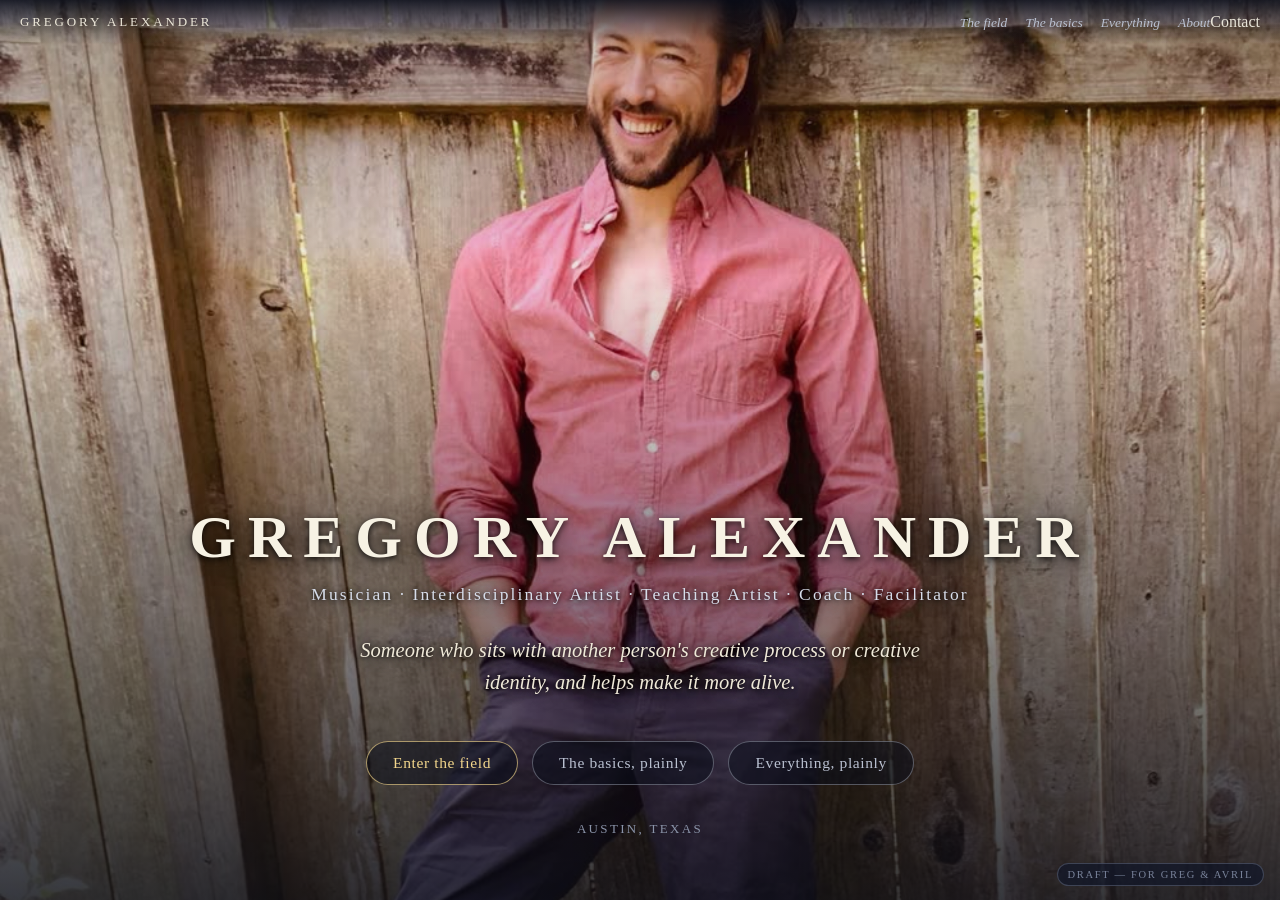
==== draft-site/index-widget.html @ d275d137 "Answer phase: living field (drift, deep field, twinkles during selection, winner shimmer, phasing ti" ====
<!DOCTYPE html>
<html lang="en">
<head>
<meta charset="utf-8">
<meta name="viewport" content="width=device-width, initial-scale=1">
<title>Gregory Alexander — musician · interdisciplinary artist · teaching artist · coach · facilitator</title>
<style>
  *{margin:0;padding:0;box-sizing:border-box;}
  html,body{min-height:100%;}
  body{background:#070b16;color:#e8e4d8;font-family:Georgia,'Times New Roman',serif;-webkit-font-smoothing:antialiased;}
  a{color:#f2d68c;}
  button{font-family:inherit;}

  /* ---------- persistent quiet nav ---------- */
  #nav{position:fixed;top:0;left:0;right:0;z-index:50;display:flex;justify-content:space-between;align-items:center;
    padding:13px 20px;background:linear-gradient(rgba(7,11,22,.88),rgba(7,11,22,0));}
  .cragSvg{display:none;}
  body.fieldOn #nav{background:#04060c;}
  body.fieldOn .cragSvg{display:block;position:absolute;left:0;top:100%;width:100%;height:30px;pointer-events:none;}
  #nav .name{letter-spacing:.22em;text-transform:uppercase;font-size:13px;color:#ece7d9;text-decoration:none;}
  #nav .links a{margin-left:18px;font-size:13.5px;font-style:italic;color:#b9c0d0;text-decoration:none;}
  #nav .links a:hover{color:#f2d68c;}

  .view{display:none;min-height:100vh;}
  .view.on{display:block;}

  /* ---------- cover ---------- */
  #cover{position:relative;overflow:hidden;}
  #cover .bg{position:absolute;inset:0;background:url('[data-uri]') center 20%/cover no-repeat;opacity:.95;}
  #cover .veil{position:absolute;inset:0;background:linear-gradient(to bottom, rgba(7,11,22,.20), rgba(7,11,22,0) 30%, rgba(7,11,22,.52) 76%, rgba(7,11,22,.80));}
  #coverStars{position:absolute;inset:0;}
  #cover .inner{position:relative;z-index:3;min-height:100vh;display:flex;flex-direction:column;align-items:center;justify-content:flex-end;text-align:center;padding:90px 22px 7vh;}
  #cover h1{font-size:clamp(34px,6.2vw,60px);font-weight:700;letter-spacing:.2em;text-transform:uppercase;color:#f7f2e4;text-shadow:0 2px 6px rgba(0,0,0,.85),0 4px 34px rgba(0,0,0,.9);}
  #cover .titles{margin-top:12px;font-size:clamp(13.5px,1.9vw,17.5px);letter-spacing:.12em;color:#d6dce9;text-shadow:0 1px 4px rgba(0,0,0,.9),0 2px 18px rgba(0,0,0,.85);}
  #cover .knownfor{margin-top:30px;max-width:620px;font-style:italic;font-size:clamp(16.5px,2.3vw,20.5px);line-height:1.55;color:#efe9d8;text-shadow:0 1px 4px rgba(0,0,0,.9),0 2px 18px rgba(0,0,0,.9);}
  #cover .enter{margin-top:42px;display:flex;gap:14px;flex-wrap:wrap;justify-content:center;}
  .btn{display:inline-block;padding:12px 26px;border:1px solid rgba(242,214,140,.65);border-radius:999px;color:#f2d68c;
    text-decoration:none;font-size:15.5px;letter-spacing:.04em;background:rgba(10,14,26,.55);cursor:pointer;}
  .btn:hover{background:rgba(242,214,140,.14);}
  .btn.plain{border-color:rgba(185,192,208,.4);color:#b9c0d0;}
  #cover .where{margin-top:36px;font-size:13px;letter-spacing:.18em;color:#8b94a9;text-transform:uppercase;}

  /* ---------- field ---------- */
  #fieldView{position:relative;overflow:hidden;background:#070b16;}
  #dust{position:absolute;inset:0;z-index:0;}
  #field{position:absolute;inset:0;z-index:2;cursor:crosshair;}
  .phrase{position:absolute;transform:translate(-50%,-50%);white-space:nowrap;color:#aab4c8;background:none;border:none;
    font-family:inherit;cursor:pointer;padding:2px 4px;will-change:transform,opacity;user-select:none;-webkit-user-select:none;}
  .anchorWord{position:absolute;transform:translate(-50%,-50%);z-index:1;color:rgba(216,222,235,.17);letter-spacing:.3em;
    text-transform:uppercase;white-space:nowrap;pointer-events:none;user-select:none;}
  #fieldHead{position:absolute;top:64px;left:0;right:0;z-index:5;text-align:center;pointer-events:none;}
  #fieldHead h2{font-size:clamp(20px,3vw,30px);font-weight:normal;letter-spacing:.22em;text-transform:uppercase;color:#ece7d9;animation:fieldPhase 6.5s ease-in-out infinite alternate;
    text-shadow:0 0 22px rgba(7,11,22,.95);}
  #fieldHead p{margin-top:5px;font-style:italic;font-size:clamp(12px,1.5vw,14.5px);color:#98a2b8;text-shadow:0 0 14px rgba(7,11,22,.95);}
  #fieldHint{position:absolute;left:0;right:0;bottom:16px;z-index:5;text-align:center;font-style:italic;
    font-size:clamp(11.5px,1.4vw,13.5px);color:#79839a;pointer-events:none;text-shadow:0 0 12px rgba(7,11,22,.95);}

  @keyframes fieldPhase{from{opacity:.66;text-shadow:0 0 22px rgba(7,11,22,.95),0 0 10px rgba(236,231,217,.08);}to{opacity:1;text-shadow:0 0 22px rgba(7,11,22,.95),0 0 30px rgba(236,231,217,.30);}}

  /* ---------- micro card ---------- */
  #card{position:fixed;left:50%;top:50%;transform:translate(-50%,-50%) scale(.86);width:min(480px,calc(100vw - 32px));
    background:rgba(13,18,34,.97);border:1px solid rgba(242,214,140,.45);border-radius:14px;padding:20px 22px 16px;z-index:80;
    opacity:0;pointer-events:none;transition:opacity .38s ease,transform .38s cubic-bezier(.22,1.36,.36,1),box-shadow .38s ease;
    box-shadow:0 0 0 0 rgba(242,214,140,0),0 18px 50px rgba(0,0,0,.55);}
  #card.open{opacity:1;pointer-events:auto;transform:translate(-50%,-50%) scale(1);
    box-shadow:0 0 90px 14px rgba(242,214,140,.20),0 18px 50px rgba(0,0,0,.55);}
  #card{cursor:pointer;}
  #card h3{font-size:19px;font-weight:normal;color:#f2d68c;margin-bottom:8px;padding-right:26px;text-decoration:underline dotted rgba(242,214,140,.65);text-underline-offset:4px;}
  #card p{font-size:14.5px;line-height:1.55;color:#ddd8ca;}
  #card .more{display:inline-block;margin-top:13px;font-size:13.5px;font-style:italic;color:#f2d68c;text-decoration:none;border-bottom:1px dotted rgba(242,214,140,.6);cursor:pointer;background:none;border-top:none;border-left:none;border-right:none;padding:0;}
  #cardClose{position:absolute;top:9px;right:13px;background:none;border:none;color:#98a2b8;font-size:19px;cursor:pointer;}

  /* ---------- rooms ---------- */
  .roomWrap{max-width:760px;margin:0 auto;padding:110px 22px 70px;}
  .roomWrap .kick{font-size:12px;letter-spacing:.26em;text-transform:uppercase;color:#98a2b8;}
  .roomWrap h2{font-size:clamp(26px,4vw,36px);font-weight:normal;color:#f4efe2;margin:10px 0 6px;}
  .roomWrap .sub{font-style:italic;color:#c8cfdd;font-size:16.5px;margin-bottom:22px;}
  .roomWrap img.hero{width:100%;max-height:340px;object-fit:cover;border-radius:10px;margin:8px 0 26px;opacity:.92;}
  .roomWrap p{font-size:16.5px;line-height:1.68;color:#ddd8ca;margin-bottom:16px;}
  .roomWrap h4{font-weight:normal;font-style:italic;color:#f2d68c;font-size:17.5px;margin:26px 0 8px;}
  .roomWrap ul{margin:0 0 16px 20px;}
  .roomWrap li{font-size:16px;line-height:1.6;color:#ddd8ca;margin-bottom:5px;}
  .waysIn{display:flex;flex-wrap:wrap;gap:9px;margin:6px 0 20px;}
  .waysIn button{background:rgba(16,22,40,.85);border:1px solid rgba(217,210,192,.3);border-radius:999px;color:#d9d2c0;
    font-size:13.5px;padding:6px 14px;cursor:pointer;}
  .waysIn button:hover{border-color:rgba(242,214,140,.8);color:#f2d68c;}
  .reach{margin-top:34px;border-top:1px solid rgba(217,210,192,.22);padding-top:20px;}
  .reach p{font-size:15.5px;}
  .reach .big{font-size:17.5px;color:#f4efe2;}
  .sideways{margin-top:26px;font-style:italic;font-size:14.5px;color:#98a2b8;}
  .sideways a{color:#b9c0d0;}

  /* ---------- everything / about ---------- */
  .pageWrap{max-width:820px;margin:0 auto;padding:110px 22px 70px;}
  .pageWrap h2{font-size:clamp(24px,3.6vw,32px);font-weight:normal;color:#f4efe2;letter-spacing:.14em;text-transform:uppercase;margin-bottom:8px;}
  .pageWrap .lede{font-style:italic;color:#c8cfdd;margin-bottom:10px;font-size:16px;}
  .pageWrap h3{font-weight:normal;font-size:25px;letter-spacing:.03em;color:#f2d68c;margin:38px 0 12px;}
  .pageWrap h3 a{color:#f2d68c;text-decoration:none;border-bottom:1px dotted rgba(242,214,140,.5);}
  .pageWrap .phr{display:inline-block;margin:0 14px 9px 0;font-size:15.5px;color:#d9d2c0;text-decoration:none;border-bottom:1px dotted rgba(217,210,192,.35);cursor:pointer;background:none;border-top:none;border-left:none;border-right:none;padding:0;}
  .pageWrap .phr:hover{color:#f2d68c;}
  .pageWrap p{font-size:16.5px;line-height:1.68;color:#ddd8ca;margin-bottom:16px;}
  .pageWrap img.hero{width:100%;max-height:360px;object-fit:cover;border-radius:10px;margin:10px 0 24px;}
  #draftTag{position:fixed;bottom:14px;right:16px;z-index:90;font-size:10.5px;letter-spacing:.16em;color:#79839a;
    border:1px solid rgba(121,131,154,.4);border-radius:999px;padding:5px 10px;background:rgba(16,22,40,.7);}

  /* ---------- light rooms: possibility, crystallized ---------- */
  #roomView,#everythingView,#aboutView,#basicsView{background:linear-gradient(180deg,#faf2df,#f5e7cb 55%,#efdcba);color:#2e2119;}
  #roomView .roomWrap h2,#everythingView .pageWrap h2,#aboutView .pageWrap h2,#basicsView .pageWrap h2{color:#33231a;}
  .roomWrap .kick{color:#a05a2c;}
  #roomView .roomWrap .sub,#everythingView .pageWrap .lede,#aboutView .pageWrap .lede,#basicsView .pageWrap .lede{color:#71563c;}
  #roomView .roomWrap p,#roomView .roomWrap li,#everythingView .pageWrap p,#aboutView .pageWrap p,#basicsView .pageWrap p{color:#41321f;}
  #roomView .roomWrap h4{color:#b3541e;}
  #roomView .roomWrap img.hero{opacity:1;box-shadow:0 10px 34px rgba(90,55,15,.25);}
  #everythingView .pageWrap img.hero,#aboutView .pageWrap img.hero,#basicsView .pageWrap img.hero{box-shadow:0 10px 34px rgba(90,55,15,.22);}
  #roomView .waysIn button{background:rgba(255,252,244,.85);border-color:rgba(122,84,40,.45);color:#5a4028;}
  #roomView .waysIn button:hover{border-color:#b3541e;color:#b3541e;}
  #roomView .reach,#everythingView .reach,#aboutView .reach,#basicsView .reach{border-top-color:rgba(122,84,40,.35);}
  #roomView .reach .big,#everythingView .reach .big,#aboutView .reach .big,#basicsView .reach .big{color:#33231a;}
  #roomView a,#everythingView a,#aboutView a,#basicsView a{color:#9a4a12;}
  #roomView .sideways{color:#8a6c4c;} #roomView .sideways a{color:#9a4a12;}
  #everythingView .pageWrap h3{color:#8a3c0c;} #everythingView .pageWrap h3 a{color:#8a3c0c;border-bottom-color:rgba(154,74,18,.5);}
  #everythingView .pageWrap .phr{color:#5a4632;border-bottom-color:rgba(122,84,40,.4);}
  #everythingView .pageWrap .phr:hover{color:#b3541e;}
  body.lightnav #nav{background:linear-gradient(rgba(250,242,223,.94),rgba(250,242,223,0));}
  body.lightnav #nav .name{color:#4a3220;}
  body.lightnav #nav .links a{color:#7a5a38;}
  body.lightnav #nav .links a:hover{color:#b3541e;}
  /* ---------- basics ---------- */
  .hireCards{display:grid;grid-template-columns:repeat(auto-fit,minmax(215px,1fr));gap:16px;margin:22px 0 8px;}
  .hireCard{display:block;background:rgba(255,252,244,.9);border:1px solid rgba(122,84,40,.35);border-radius:12px;overflow:hidden;text-decoration:none;box-shadow:0 6px 22px rgba(90,55,15,.13);}
  .hireCard img{width:100%;height:130px;object-fit:cover;display:block;}
  .hireCard .hc{padding:13px 16px 15px;}
  .hireCard h4{font-weight:normal;font-size:19px;color:#8a3c0c;margin-bottom:4px;}
  .hireCard p{font-size:14.5px;line-height:1.5;color:#5a4632;margin:0;}
  .hireCard .go{display:inline-block;margin-top:9px;font-style:italic;font-size:13.5px;color:#b3541e;}
  .albumBox{display:flex;gap:20px;flex-wrap:wrap;align-items:flex-start;background:rgba(255,252,244,.9);border:1px solid rgba(122,84,40,.35);border-radius:12px;padding:18px;margin:14px 0 6px;box-shadow:0 6px 22px rgba(90,55,15,.13);}
  .albumBox img{width:150px;height:150px;object-fit:cover;border-radius:8px;}
  .albumBox .tracks{flex:1;min-width:240px;}
  .albumBox .trk{margin-bottom:12px;}
  .albumBox .trk .tt{font-size:15.5px;color:#41321f;margin-bottom:4px;}
  .albumBox audio{width:100%;height:34px;}
  .companyRow{display:flex;gap:14px;overflow-x:auto;padding:6px 2px 14px;margin:8px 0 4px;}
  .companyCard{flex:0 0 168px;background:rgba(255,252,244,.9);border:1px solid rgba(122,84,40,.3);border-radius:10px;overflow:hidden;}
  .companyCard img{width:100%;height:110px;object-fit:cover;display:block;}
  .companyCard .cn{padding:9px 12px;font-size:14.5px;color:#41321f;}
  .companyNote{font-style:italic;color:#7a5a38;font-size:14.5px;margin:-4px 0 12px;}
  .photoStrip{display:grid;grid-template-columns:repeat(auto-fit,minmax(150px,1fr));gap:10px;margin:14px 0 6px;}
  .photoStrip img{width:100%;height:150px;object-fit:cover;border-radius:8px;display:block;}
  .basicsSec{font-weight:normal;font-size:23px;color:#8a3c0c;margin:36px 0 6px;}
  .vidWrap{position:relative;padding-top:56.25%;margin:8px 0 20px;}
  .vidWrap iframe{position:absolute;inset:0;width:100%;height:100%;border:0;border-radius:10px;box-shadow:0 10px 30px rgba(90,55,15,.22);}
  .vidWrap video{position:absolute;inset:0;width:100%;height:100%;border:0;border-radius:10px;object-fit:cover;background:#000;box-shadow:0 10px 30px rgba(90,55,15,.22);}
  #fieldView{touch-action:none;}
  @media (max-width:640px){ .anchorWord{color:rgba(216,222,235,.26);} }
.roomWrap img.hero{display:none!important;} .albumBox img{display:none!important;} #basicsView img{display:none!important;} .vidWrap{display:none!important;} audio{display:none!important;}
</style>
</head>
<body>

<nav id="nav">
  <a class="name" href="#cover">Gregory Alexander</a>
  <div class="links">
    <a href="#field">The field</a><a href="#basics">The basics</a><a href="#everything">Everything</a><a href="#about">About</a><span>Contact</span>
  </div>

  <svg class="cragSvg" viewBox="0 0 1440 34" preserveAspectRatio="none" aria-hidden="true"><path d="M0,0 L1440,0 L1440,8 L1440,16 L1403,18 L1372,8 L1310,9 L1259,24 L1228,22 L1187,7 L1154,19 L1100,8 L1057,8 L994,19 L963,24 L928,13 L897,24 L844,7 L802,7 L739,10 L693,19 L656,23 L621,24 L574,23 L535,9 L471,26 L431,17 L397,23 L365,24 L334,25 L293,21 L231,19 L183,20 L126,17 L79,13 L40,28 L0,12 Z" fill="#04060c"/></svg>
</nav>

<!-- COVER -->
<section class="view" id="cover">
  <div class="bg"></div><div class="veil"></div>
  <div class="inner">
    <h1>Gregory Alexander</h1>
    <div class="titles">Musician · Interdisciplinary Artist · Teaching Artist · Coach · Facilitator</div>
    <p class="knownfor">Someone who sits with another person's creative process or creative identity, and helps make it more alive.</p>
    <div class="enter">
      <a class="btn" href="#field">Enter the field</a>
      <a class="btn plain" href="#basics">The basics, plainly</a>
      <a class="btn plain" href="#everything">Everything, plainly</a>
    </div>
    <div class="where">Austin, Texas</div>
  </div>
</section>

<!-- FIELD -->
<section class="view" id="fieldView">
  <canvas id="dust"></canvas>
  <div id="field"></div>
  <div id="fieldHead">
    <h2>The Field of Possibilities</h2>
    <p>every way in is a way of working together</p>
  </div>
  <div id="fieldHint">run your cursor slowly across the field. what is yours will surface.</div>
</section>

<!-- ROOM (filled by script) -->
<section class="view" id="roomView"><div class="roomWrap" id="roomWrap"></div></section>

<!-- EVERYTHING -->
<section class="view" id="everythingView"><div class="pageWrap" id="everythingWrap"></div></section>

<!-- ABOUT -->
<section class="view" id="aboutView"><div class="pageWrap" id="aboutWrap"></div></section>


<!-- BASICS -->
<section class="view" id="basicsView"><div class="pageWrap basicsWrap">
  <h2>The basics</h2>
  <p class="lede">The straightforward page: what he does, what it sounds like, and how to hire him.</p>
  <img class="hero" src="assets/rockwood.jpg" alt="Gregory Alexander live at Rockwood Music Hall">
  <div class="hireCards">
    <a class="hireCard" href="#room/study"><img src="assets/piano.jpg" alt=""><div class="hc"><h4>Lessons &amp; coaching</h4><p>Piano, voice, guitar, songwriting. Starting at $60/hour, times arranged individually.</p><span class="go">Ask about lessons →</span></div></a>
    <a class="hireCard" href="#room/ceremony"><img src="assets/melodica.jpg" alt=""><div class="hc"><h4>Weddings &amp; ceremonies</h4><p>From the aisle song to music-directing the whole day, shaped with couples and planners.</p><span class="go">Plan the music →</span></div></a>
    <a class="hireCard" href="#room/stage"><img src="assets/barika.jpg" alt=""><div class="hc"><h4>Stages &amp; sessions</h4><p>Performance, accompaniment, music direction, and session playing on your record.</p><span class="go">Check availability →</span></div></a>
  </div>
  <h3 class="basicsSec">Hear him: Any Day</h3>
  <p>Greg Alexander sings the songs of Ryan Fauber. Press play.</p>
  <div class="albumBox">
    <img src="assets/album.jpg" alt="Any Day album cover">
    <div class="tracks">
      <div class="trk"><div class="tt">Are You With Me</div><audio controls preload="none" src="assets/anyday-are-you-with-me.mp3"></audio></div>
      <div class="trk"><div class="tt">Heart of the Matter</div><audio controls preload="none" src="assets/anyday-heart-of-the-matter.mp3"></audio></div>
      <div class="trk"><div class="tt">I'm Letting You Go</div><audio controls preload="none" src="assets/anyday-letting-you-go.mp3"></audio></div>
    </div>
  </div>
  <h3 class="basicsSec">The company he keeps</h3>
  <p class="companyNote">Bands he is in, projects he has done, and friends he has joined on stage.</p>
  <div class="companyRow">
    <div class="companyCard"><img src="assets/mystic.jpg" alt=""><div class="cn">Mystic Revival</div></div>
    <div class="companyCard"><img src="assets/awakened.jpg" alt=""><div class="cn">Awakened Hearts</div></div>
    <div class="companyCard"><img src="assets/moveit.jpg" alt=""><div class="cn">The Move It Move It</div></div>
    <div class="companyCard"><img src="assets/pirate.jpg" alt=""><div class="cn">The Absent-Minded Pirate</div></div>
    <div class="companyCard"><img src="assets/starseed.jpg" alt=""><div class="cn">Starseed Scouts</div></div>
    <div class="companyCard"><img src="assets/barika.jpg" alt=""><div class="cn">Barika Ensemble</div></div>
    <div class="companyCard"><img src="assets/amyband.jpg" alt=""><div class="cn">With Amy Sue Berlin</div></div>
  </div>
  <h3 class="basicsSec">From the years</h3>
  <div class="photoStrip">
    <img src="assets/gregory.jpg" alt=""><img src="assets/fence2.jpg" alt=""><img src="assets/garden.jpg" alt=""><img src="assets/woods.jpg" alt=""><img src="assets/grass.jpg" alt=""><img src="assets/singing.jpg" alt=""><img src="assets/rockwood.jpg" alt=""><img src="assets/samstown.jpg" alt=""><img src="assets/barika.jpg" alt=""><img src="assets/mystic.jpg" alt=""><img src="assets/awakened.jpg" alt=""><img src="assets/starseed.jpg" alt=""><img src="assets/amyband.jpg" alt=""><img src="assets/moveit.jpg" alt=""><img src="assets/island.jpg" alt=""><img src="assets/pirate.jpg" alt=""><img src="assets/melodica.jpg" alt=""><img src="assets/piano.jpg" alt=""><img src="assets/keys.jpg" alt=""><img src="assets/tg.jpg" alt=""><img src="assets/contact.jpg" alt=""><img src="assets/well.jpg" alt=""><img src="assets/img2203.jpg" alt=""><img src="assets/img2302.jpg" alt="">
  </div>
  <div class="reach"><p class="big">Reach out, and we will find a time that works.</p><p>gregalexanderheartsyou@gmail.com · 802-734-6148</p></div>
  <div class="sideways" style="margin-top:22px;font-style:italic;">Or wander: <a href="#field">the field of possibilities</a> · <a href="#everything">everything, the long way</a></div>
</div></section>

<!-- MICRO CARD -->
<div id="card" role="dialog" aria-hidden="true">
  <button id="cardClose" type="button" aria-label="Close">×</button>
  <h3 id="cardTitle"></h3>
  <p id="cardBody"></p>
  <button class="more" id="cardMore" type="button"></button>
</div>

<div id="draftTag">DRAFT — FOR GREG &amp; AVRIL</div>

<script>
'use strict';
function mulberry32(a){return function(){a|=0;a=a+0x6D2B79F5|0;var t=Math.imul(a^a>>>15,1|a);t=t+Math.imul(t^t>>>7,61|t)^t;return((t^t>>>14)>>>0)/4294967296;};}
var rnd = mulberry32(20261124);

/* ================= FIELD DATA — interfaces only ================= */
var P = [
  {t:'piano lessons', c:'study', e:1},{t:'voice lessons', c:'study'},{t:'guitar lessons', c:'study'},
  {t:'songwriting', c:'study'},{t:'composition', c:'study'},{t:'music theory', c:'study'},
  {t:'ear training', c:'study'},{t:'improvisation', c:'study'},{t:"what's a pocket?", c:'study'},
  {t:'I want to learn how to groove', c:'study'},{t:'help my kid love music', c:'study', e:1},
  {t:'sing with me', c:'study'},{t:"let's get that song out of you", c:'study'},
  {t:'music for our wedding', c:'ceremony', e:1},{t:'shape the whole sonic layer of the day', c:'ceremony'},
  {t:'our first dance', c:'ceremony'},{t:'walk down the aisle', c:'ceremony'},
  {t:'a singing ritual', c:'ceremony'},{t:'music for a memorial', c:'ceremony'},
  {t:'a sound bath', c:'ceremony'},{t:'help curating the music', c:'ceremony'},
  {t:'accompanist needed', c:'stage'},{t:'music for my dance piece', c:'stage'},
  {t:'a music director for our show', c:'stage', e:1},{t:'audition coaching', c:'stage', e:1},{t:'music for film', c:'stage'},{t:'play for somebody to sing', c:'stage'},{t:'music for my theater piece', c:'stage'},{t:'live music for our production', c:'stage'},
  {t:'commission something', c:'create'},{t:'devising together', c:'create'},
  {t:'my band needs ears', c:'create'},{t:'an installation', c:'create'},{t:'a piece for our ensemble', c:'create'},{t:'write something for us', c:'create'},{t:'build a piece together', c:'create'},{t:'score our project', c:'create'},
  {t:'creativity coaching', c:'coach', e:1},{t:'sit with my creative process', c:'coach'},
  {t:'unblock the work', c:'coach'},{t:'grow as an artist', c:'coach'},{t:'support my practice', c:'coach'},{t:'sit with my creative identity', c:'coach'},{t:'help my work come alive', c:'coach'},{t:'a witness for my process', c:'coach'},
  {t:'hear him play', c:'listen'},{t:'watch him perform', c:'listen'},
  {t:'recordings', c:'listen'},{t:'live sets', c:'listen'},{t:'I used to play', c:'listen'},{t:'watch him play', c:'listen'},{t:'hear him sing', c:'listen'},{t:'see him live', c:'listen'},
  {t:'in the studio', c:'studio'},{t:'sing on your record', c:'studio'},{t:'play on your album', c:'studio'},{t:'play keys on your album', c:'studio'},{t:'vocals for your track', c:'studio'},{t:'guitar for your session', c:'studio'},{t:'synth on your record', c:'studio'},{t:'a singer for your session', c:'studio'}
];
var ROOMNAMES = { study:'Study — lessons, sessions & coaching', ceremony:'Ceremonies & weddings', stage:'Stage & screen', create:'Make something together', coach:'Coaching', listen:'Listen & watch', studio:'In the studio' };
var FALLBACK = {
  study:'Part of the study room: lessons, coaching, and music deepening, shaped around the music you actually want to make.',
  ceremony:'Part of the ceremonial room: music shaped to the day, from the first guest to the last dance.',
  stage:'Part of the stage and screen room: accompaniment, music direction, and coaching for performers.',
  create:'Part of the making room: commissions, devising, and collaboration, beginning with a conversation.',
  coach:'Part of the coaching room: a creativity practice, witnessed and supported over time.',
  listen:'Part of the listening room: recordings, videos, and live sets, gathered in one place.',
  studio:'Part of the studio room: session work, his singing and playing recorded on your album.'
};
var BLURBS = {
  'piano lessons':'Piano and keyboards, from first notes to fluent improvisation, shaped around the music you actually want to make. In person in Windsor Park, near Mueller, or at your home.',
  'voice lessons':'Voice lessons and singing accompaniment, shaped around the music you actually want to make.',
  'guitar lessons':'Guitar, from first chords to your own songs, shaped around the music you actually want to make.',
  'songwriting':'He writes songs about life, love and the natural world, and helps other people get theirs out of them.',
  'music theory':'Theory is a map of why music moves you: how chords lean, how melodies land, how to read what you hear. We build it from the music you already love, not from a workbook.',
  "what's a pocket?":'The pocket is a mysterious place. As part of ensemble studies, working together, playing, exploring, listening, we will explore what the heck it is, and what to do with it.',
  'I want to learn how to groove':'Groove is ensemble work: finding the pocket, holding rhythmic consistency, listening wider than your own part. We explore it by playing together, not by diagram.',
  'help my kid love music':'Love of music cannot be made to happen. It can be encouraged: hanging out, following the child\u2019s lead, holding space for exploration. That is the honest shape of this work.',
  'music for our wedding':'Music for the day as a whole, not just the moments everyone notices. I work with couples and planners to shape the sonic layer of the ceremony and celebration.',
  'shape the whole sonic layer of the day':'There is a difference between booking songs and shaping a day. This is ceremony music direction: the arc of sound from the first guest arriving to the last dance.',
  'audition coaching':'Coaching for actors and singers preparing to audition, including musical theater: the song, the cut, the room, and how to walk into it as yourself.',
  'a music director for our show':'Music direction for theater and performance: ensemble leadership, live musicians, and the sound of the whole production, held together.',
  'accompanist needed':'He accompanies dancers and storytellers with live improvised music, and singers at the piano. Accompaniment is listening, played.',
  'creativity coaching':'Someone who sits with another person\u2019s creative process or creative identity and helps make it more alive and supports them. That is the coaching, whatever the medium.',
  'in the studio':'Studio work means his singing and playing on your record: vocals, guitar, piano, and synth, recorded in your session, on your album.',
  'sing on your record':'A singer and multi-instrumentalist, hireable to come in and record on your album: vocals, guitar, piano, synth.',
  'a sound bath':'Sound healing at the front of the room: singing bowls, voice, and quiet instruments, holding the space while it happens.'
};

/* ================= ROOMS ================= */
var REACH = '<div class="reach"><p class="big">Reach out, and we will find a time that works.</p>'
  + '<p>gregalexanderheartsyou@gmail.com · 802-734-6148</p></div>';
var ROOMS = {
study:{ kick:'Study', title:'Lessons, sessions & coaching', sub:'shaped around the music you actually want to make', img:'assets/keys.jpg',
  body:'<p>Gregory Alexander is a musician, performing artist, coach, and facilitator in Austin with a BFA in Musical Theatre. Private lessons and coaching in piano and keyboards, voice, guitar, songwriting and composition, improvisation, and ear training, shaped around the music you actually want to make. The intention is to cultivate play, joy, and curiosity.</p>'
  + '<p>There is no split here between lessons for kids and lessons for adults; the work is the same work. What differs is the aim: learning an instrument, deepening a practice, or being coached and supported in the learning itself. Coaching reaches past any single instrument, too: practice, goals, dynamics, and passion can be coached whether or not it is an instrument he plays.</p>'
  + '<h4>The pocket</h4><p>The pocket is a mysterious place. As part of ensemble studies, working together, playing, exploring, listening, we will explore what the heck it is, and what to do with it.</p>'
  + '<h4>Help my kid love music</h4><p>Love of music cannot be made to happen. It can be encouraged: hanging out with a kid, following their lead, holding space for learning, growth, and exploration. If a parent hires him for that, that is the shape the work honestly takes.</p>'
  + '<p>Starting at $60/hour. Lesson times are arranged individually.</p>',
  ways:['piano lessons','voice lessons','guitar lessons','songwriting','music theory',"what's a pocket?",'I want to learn how to groove','help my kid love music'], img2:'assets/piano.jpg' },
ceremony:{ kick:'Ceremonies', title:'Ceremonies & weddings', sub:'music shaped to the day', img:'assets/melodica.jpg',
  body:'<p>I work with couples and wedding planners to create the perfect sonic layer for their special day.</p>'
  + '<p>It is a range, not a list. At one end, improvising something beautiful while the bride walks down the aisle. At the other, being the musical director of the whole wedding: choosing the music, finding the right players, deciding the processional, acting as the organizational musical voice with the couple and the planner.</p>'
  + '<h4>Ways it can look</h4><ul><li>Help curating and music-directing the wedding</li><li>Playing for somebody to sing</li><li>Singing during cocktail hour, or singing the aisle song</li><li>Sound healing at the front, singing bowls during the processional</li></ul>'
  + '<p>He also co-creates Austin\u2019s quarterly Community Singing Rituals, and plays music for memorials and gatherings where the room itself is the occasion.</p>',
  ways:['music for our wedding','shape the whole sonic layer of the day','our first dance','walk down the aisle','a singing ritual','music for a memorial','a sound bath','help curating the music'], img2:'assets/island.jpg' },
stage:{ kick:'Stage & screen', title:'Stage & screen work', sub:'accompaniment, music direction, coaching', img:'assets/gregory.jpg',
  body:'<p>He accompanies dancers and storytellers with live improvised music, and is currently music-directing Sarah Bentley\u2019s Impermanence album project. His play spans theater, dance, ceremony, and performance art.</p>'
  + '<h4>Audition coaching</h4><p>He also coaches acting and audition preparation, including musical theater: the song, the cut, the room, and how to walk into it as yourself.</p>',
  ways:['accompanist needed','music for my dance piece','a music director for our show','audition coaching','music for film','play for somebody to sing','music for my theater piece','live music for our production'], img2:'assets/rockwood.jpg' },
create:{ kick:'Create', title:'Make something together', sub:'commissions, devising, collaboration', img:'assets/well.jpg',
  body:'<p>Gregory Alexander is a creative facilitator, interdisciplinary artist, and devotee of the improvised moment. Commissions are an engine of his work: a theme, an occasion, a deadline, and something new exists that did not before.</p>'
  + '<p>Work spans music and theater, ensemble leadership, improvisation, recording, and community arts, with an emphasis on helping people explore confidence, creativity, collaboration, and authentic artistic expression.</p>'
  + '<p>If you are making something and it needs ears, a deviser, or a composer in the room, the way in is a conversation.</p>',
  ways:['commission something','devising together','my band needs ears','an installation','a piece for our ensemble','write something for us','build a piece together','score our project'], img2:'assets/barika.jpg' },
coach:{ kick:'Coaching', title:'Coaching', sub:'a creativity practice, witnessed and supported', img:'assets/piano.jpg',
  body:'<p>Someone who sits with another person\u2019s creative process or creative identity and helps make it more alive and supports them. That sentence covers the lessons, the ceremonial work, and this: coaching for artists and makers in any medium, with music and sound at the center.</p>'
  + '<p>It is the work of a creativity professional: art, writing, general creative practice, and the life around the work, including the presence-based and spiritual edges of it, as they arise.</p>',
  ways:['creativity coaching','sit with my creative process','unblock the work','grow as an artist','support my practice','sit with my creative identity','help my work come alive','a witness for my process'], img2:'assets/contact.jpg' },
listen:{ kick:'Witness', title:'Listen & watch', sub:'the work, as it exists so far', img:'assets/album.jpg',
  body:'<p>A singer and multi-instrumentalist described as a "deeply gifted vocalist" and "magician." Recordings, videos, and live sets live here, and the shelf grows.</p>'
  + '<p>He recorded an album, "Any Day: Greg Alexander sings the songs of Ryan Fauber." He performs "The Absent-Minded Pirate," written by Billy Lucas. He plays with Sparrowji, Mystic Revival, and Awakened Hearts, and co-leads the song circles of Home Street Music.</p>'
  + '<h4>Any Day: three tracks, press play</h4><div class="albumBox"><img src="assets/album.jpg" alt="Any Day album cover"><div class="tracks">'
  + '<div class="trk"><div class="tt">Are You With Me</div><audio controls preload="none" src="assets/anyday-are-you-with-me.mp3"></audio></div>'
  + '<div class="trk"><div class="tt">Heart of the Matter</div><audio controls preload="none" src="assets/anyday-heart-of-the-matter.mp3"></audio></div>'
  + '<div class="trk"><div class="tt">I\'m Letting You Go</div><audio controls preload="none" src="assets/anyday-letting-you-go.mp3"></audio></div>'
  + '</div></div>'
  + '<p>Listen on ReverbNation</p>'
  + '<p>And a living-room one: Dante Cimadamore (Give Me Motion) and Greg jamming \u201cDon\u2019t Need a Map\u201d on one of Dante\u2019s Austin passes, Greg on mandolin. He sang on the original studio recording.</p>'
  + '<div class="vidWrap"><iframe src="https://www.youtube-nocookie.com/embed/JGOfJaFoMdM" title="Don\u2019t Need a Map, Dante and Greg jamming" loading="lazy" allowfullscreen></iframe></div>'
  + '<h4>Session work, to hear</h4><p>His studio proofs, gathered here because this is the room for hearing him; they live in the studio room too.</p>'
  + '<p><strong>Space Zombie</strong> (2012), the animated short by Mary Doodles; the score is his improvised piano.</p>'
  + '<div class="vidWrap"><iframe src="https://www.youtube-nocookie.com/embed/qwD5r6xCxiM" title="Space Zombie, animated short by Mary Doodles" loading="lazy" allowfullscreen></iframe></div>'
  + '<p><strong>Awkward White Guys in Shorts</strong> (2012), Nice Peter. Piano on the studio recording; he sings in the choruses.</p>'
  + '<div class="vidWrap"><iframe src="https://www.youtube-nocookie.com/embed/dC3cnPqs3m4" title="Awkward White Guys in Shorts, Nice Peter" loading="lazy" allowfullscreen></iframe></div>'
  + '<p><strong>Don\u2019t Need a Map</strong> (2018), Give Me Motion; the official video. His backing vocals are on the record.</p>'
  + '<div class="vidWrap"><iframe src="https://www.youtube-nocookie.com/embed/K9grCHiujE4" title="Don\u2019t Need a Map, Give Me Motion (official video)" loading="lazy" allowfullscreen></iframe></div>'
  + '<h4>In the woods, one take</h4><div class="vidWrap"><video controls preload="none" poster="assets/woods.jpg" src="assets/woods-clip.mp4"></video></div>',
  ways:['hear him play','watch him perform','recordings','live sets','I used to play','watch him play','hear him sing','see him live'], img2:'assets/well.jpg' },
studio:{ kick:'Studio work', title:'In the studio', sub:'session work: his playing and singing, on your record', img:'assets/piano.jpg',
  body:'<p>Studio work, here, means session work: Gregory is hireable to come in and record on your album: vocals, guitar, piano, and synth.</p>'
  + '<p>He performs on guitar, piano, harmonica, flute and melodica, and writes songs about life, love and the natural world. If your track needs a voice or an instrument played by someone listening as much as playing, that is the offer.</p>'
  + '<h4>Selected session work</h4>'
  + '<p><strong>Space Zombie</strong>, Mary Doodles\u2019 animated short (2012). The score is his improvised piano, recorded in a professional studio; Dante added theremin and drums.</p>'
  + '<div class="vidWrap"><iframe src="https://www.youtube-nocookie.com/embed/qwD5r6xCxiM" title="Space Zombie, animated short by Mary Doodles" loading="lazy" allowfullscreen></iframe></div>'
  + '<p><strong>Awkward White Guys in Shorts</strong>, Nice Peter\u2019s single (Maker Studios, 2012). He plays piano on the studio recording, and he is one of the four awkward white guys on screen.</p>'
  + '<div class="vidWrap"><iframe src="https://www.youtube-nocookie.com/embed/dC3cnPqs3m4" title="Awkward White Guys in Shorts, Nice Peter" loading="lazy" allowfullscreen></iframe></div>'
  + '<p><strong>The Absent-Minded Pirate</strong>, Billy Lucas\u2019s musical. He sang lead on the cast recording: musical-theater singing, tracked in studio.</p>'
  + '<p><strong>I Don\u2019t Need a Map</strong>, Give Me Motion, Dante Cimadamore\u2019s project (There Goes Summer, 2018). Big backing vocals, sung in studio; the released credits list him by name: Gregory Alexander, background vocals.</p>'
  + '<div class="vidWrap"><iframe src="https://www.youtube-nocookie.com/embed/K9grCHiujE4" title="Don\u2019t Need a Map, Give Me Motion (official video)" loading="lazy" allowfullscreen></iframe></div>'
  + '<p>And his own album <strong>Any Day</strong> (2012), three tracks of which play on the Basics page and in the listening room.</p>',
  ways:['in the studio','sing on your record','play on your album','play keys on your album','vocals for your track','guitar for your session','synth on your record','a singer for your session'], img2:'' }
};

/* ================= FIELD ENGINE (the Lens) ================= */
var field = document.getElementById('field');
var instances = [];
P.forEach(function(p){
  var copies = p.e ? 10 : 7;
  for(var i=0;i<copies;i++){
    var el = document.createElement('button');
    el.type = 'button'; el.className = 'phrase'; el.textContent = p.t;
    field.appendChild(el);
    var it = { p:p, el:el, x:0, y:0, hx:0, hy:0, z:0.9 + rnd()*0.2, f:0, lit:false, lastB:-1, ph:rnd()*6.28, sp:0.14 + rnd()*0.22, ax:8 + rnd()*16, ay:6 + rnd()*12 };
    el.addEventListener('click', function(){ if(performance.now() < suppressTapUntil) return; openCard(p); });
    instances.push(it);
  }
});
var ANCHORS = [
  {t:'Study', x:20, y:30},{t:'Ceremony', x:78, y:26},{t:'Stage', x:22, y:74},
  {t:'Create', x:76, y:72},{t:'Coaching', x:50, y:90},{t:'Listen', x:50, y:13},{t:'Studio', x:90, y:50}
];
var anchorEls = ANCHORS.map(function(a){
  var el = document.createElement('div'); el.className = 'anchorWord'; el.textContent = a.t;
  document.getElementById('fieldView').appendChild(el); return {a:a, el:el};
});
var W = 0, H = 0, baseFS = 12, fieldReady = false;
function layout(){
  var fv = document.getElementById('fieldView');
  W = fv.clientWidth; H = fv.clientHeight;
  baseFS = Math.max(10.5, Math.min(13.5, W/95));
  if(W < 640){ surgeK = 2.2; blurMax = 0.8; restO = 0.22; baseFS = Math.max(13, Math.min(14.5, W/27)); }
  else { surgeK = 1.75; blurMax = 1.1; restO = 0.13; }
  var anchorPos = {};
  ANCHORS.forEach(function(a){ anchorPos[a.t.toLowerCase()] = { x: a.x/100*W, y: a.y/100*H }; });
  var homeOf = { study:'study', ceremony:'ceremony', stage:'stage', create:'create', coach:'coaching', listen:'listen', studio:'studio' };
  function gauss(){ return (rnd() + rnd() + rnd() - 1.5) / 1.5; }
  var totals = {}, seenN = {};
  instances.forEach(function(q){ totals[q.p] = (totals[q.p] || 0) + 1; });
  instances.forEach(function(it){
    seenN[it.p] = (seenN[it.p] || 0) + 1;
    var quota = (W < 640) ? Math.max(2, Math.round(totals[it.p] * 0.45)) : totals[it.p];
    it.hidden = seenN[it.p] > quota;
    it.el.style.display = it.hidden ? 'none' : '';
    var home = anchorPos[homeOf[it.p.c]];
    if(home && rnd() < 0.72){
      it.hx = home.x + gauss()*W*0.16;
      it.hy = home.y + gauss()*H*0.13;
    } else {
      it.hx = 30 + rnd()*(W - 60);
      it.hy = 100 + rnd()*(H - 130);
    }
    it.hx = Math.max(24, Math.min(W - 24, it.hx));
    it.hy = Math.max(W < 640 ? 150 : 84, Math.min(H - 16, it.hy));
    it.x = it.hx; it.y = it.hy;
    it.el.style.fontSize = (baseFS*it.z*1.0) + 'px';
    it.w = it.el.offsetWidth;
    it.el.style.left = it.x + 'px'; it.el.style.top = it.y + 'px';
  });
  anchorEls.forEach(function(o){
    o.el.style.left = (o.a.x/100*W) + 'px'; o.el.style.top = (o.a.y/100*H) + 'px';
    o.el.style.fontSize = Math.max(20, W/34) + 'px';
  });
  drawDust();
  fieldReady = true;
}
var dust = document.getElementById('dust'), dctx = dust.getContext('2d');
var stars = [];
function drawDust(){
  dust.width = W; dust.height = H;
  var neb = document.createElement('canvas'); neb.width = W; neb.height = H;
  var nctx = neb.getContext('2d');
  var drnd0 = mulberry32(4242);
  var nebCols = ['rgba(70,54,150,', 'rgba(26,84,104,', 'rgba(116,46,84,', 'rgba(34,54,128,', 'rgba(88,60,140,'];
  for(var nb=0; nb<6; nb++){
    var nx = drnd0()*W, ny = drnd0()*H, nr = (0.28 + drnd0()*0.34) * W;
    var ng = nctx.createRadialGradient(nx, ny, 0, nx, ny, nr);
    var nc = nebCols[nb % nebCols.length];
    ng.addColorStop(0, nc + '0.085)'); ng.addColorStop(1, nc + '0)');
    nctx.fillStyle = ng; nctx.fillRect(nx - nr, ny - nr, nr*2, nr*2);
  }
  window._neb = neb;
  stars = [];
  var drnd = mulberry32(777);
  for(var i=0;i<780;i++){
    var sr = drnd(), layer = sr < 0.68 ? 0 : (sr < 0.93 ? 1 : 2);
    stars.push({ x: drnd()*W, y: drnd()*H,
      r: layer === 0 ? (drnd()*0.45 + 0.15) : (layer === 1 ? (drnd()*0.7 + 0.4) : (drnd()*1.0 + 0.9)),
      a: layer === 0 ? (drnd()*0.22 + 0.05) : (layer === 1 ? (drnd()*0.34 + 0.14) : (drnd()*0.30 + 0.30)),
      ph: drnd()*6.28, sp: drnd()*1.4 + 0.3, amp: layer === 2 ? (drnd()*0.34 + 0.12) : (drnd()*0.24 + 0.05) });
  }
}
function tickDust(t){
  if(!stars.length) return;
  dctx.clearRect(0,0,W,H); if(window._neb) dctx.drawImage(window._neb, 0, 0); dctx.fillStyle = '#dfe6f4';
  for(var i=0;i<stars.length;i++){
    var s = stars[i];
    dctx.globalAlpha = Math.max(0.02, s.a + Math.sin(t*0.001*s.sp + s.ph)*s.amp);
    dctx.beginPath(); dctx.arc(s.x, s.y, s.r, 0, 7); dctx.fill();
  }
  dctx.globalAlpha = 1;
}
var px = -9999, py = -9999, pointerOn = false, winner = null;
var rx = -9999, ry = -9999, rOn = false, lastAct = performance.now();
var surgeK = 1.75, blurMax = 1.1, restO = 0.13;
var autoMode = false, nextTw = 0, lastTw = null, twByP = {};
var sticky = null, suppressTapUntil = 0;
window.addEventListener('pointermove', function(e){ rx = e.clientX; ry = e.clientY; rOn = true; lastAct = performance.now(); });
window.addEventListener('pointerdown', function(e){
  if(e.pointerType !== 'mouse' && sticky && performance.now() < sticky.until){
    var sdx = e.clientX - sticky.it.x, sdy = e.clientY - sticky.it.y;
    if(Math.sqrt(sdx*sdx + sdy*sdy) < 100){
      var sp = sticky.p; sticky = null; suppressTapUntil = performance.now() + 500;
      openCard(sp);
    }
  }
  rx = e.clientX; ry = e.clientY; rOn = true; lastAct = performance.now();
});
window.addEventListener('pointerup', function(e){
  if(e.pointerType !== 'mouse'){
    rOn = false; lastAct = performance.now();
    if(winner && !card.classList.contains('open')) sticky = { it: winner, p: winner.p, until: performance.now() + 1600 };
  }
});
window.addEventListener('pointercancel', function(){ rOn = false; });
document.addEventListener('mouseleave', function(){ rOn = false; });
var RADIUS = 165;
function frame(){
  if(fieldReady && document.getElementById('fieldView').classList.contains('on')){
    tickDust(performance.now());
    var nowF = performance.now();
    var tS = nowF * 0.001;
    for(var di=0; di<instances.length; di++){
      var dv = instances[di], damp = 1 - dv.f*0.92;
      dv.x = dv.hx + (Math.sin(tS*dv.sp + dv.ph) + 0.6*Math.sin(tS*dv.sp*1.7 + dv.ph*1.3)) * dv.ax * damp;
      dv.y = dv.hy + (Math.cos(tS*dv.sp*0.83 + dv.ph*0.7) + 0.6*Math.sin(tS*dv.sp*1.31 + dv.ph*2.1)) * dv.ay * damp;
    }
    if(card.classList.contains('open')){
      px = rx; py = ry; pointerOn = rOn;
    } else if(rOn){
      px = rx; py = ry; pointerOn = true;
      sticky = null;
    } else if(sticky && nowF < sticky.until){
      px = sticky.it.x; py = sticky.it.y; pointerOn = true;
    } else {
      pointerOn = false;
    }
    if(sticky && nowF >= sticky.until) sticky = null;
    autoMode = !card.classList.contains('open') && (nowF - lastAct > 1800);
    if(!autoMode){
      for(var ti=0; ti<instances.length; ti++){ instances[ti].tw = null; instances[ti].twV = 0; }
      twByP = {};
    } else {
      if(nowF >= nextTw && instances.length){
        var actN = 0, qi;
        for(qi=0; qi<instances.length; qi++){ if(instances[qi].tw) actN++; }
        if(actN < 7){
          var cand2 = instances[Math.floor(Math.random() * instances.length)];
          if(cand2 && !cand2.tw && !cand2.hidden && cand2 !== lastTw){ cand2.tw = { start: nowF, dur: 900 + Math.random()*1100, peak: 0.55 + Math.random()*0.45 }; lastTw = cand2; }
        }
        nextTw = nowF + 150 + Math.random()*380;
      }
      twByP = {};
      for(var tj=0; tj<instances.length; tj++){
        var q2 = instances[tj];
        if(q2.tw){
          var pr2 = (nowF - q2.tw.start) / q2.tw.dur;
          if(pr2 >= 1){ q2.tw = null; q2.twV = 0; }
          else { q2.twV = q2.tw.peak * Math.sin(Math.PI * pr2); if(!twByP[q2.p] || q2.twV > twByP[q2.p]) twByP[q2.p] = q2.twV; }
        }
      }
    }
    var best = null, bestD = Infinity, i, it, dx, dy, d;
    if(pointerOn){
      for(i=0;i<instances.length;i++){
        it = instances[i]; if(it.hidden) continue; dx = it.x - px; dy = it.y - py; d = Math.sqrt(dx*dx + dy*dy);
        if(it === winner) d *= 0.92;
        if(d < bestD){ bestD = d; best = it; }
      }
      if(bestD > RADIUS) best = null;
    }
    winner = best;
    for(var k=0;k<instances.length;k++){
      var o = instances[k], target = 0;
      if(o.hidden) continue;
      if(pointerOn){
        var ddx = o.x - px, ddy = o.y - py, dd = Math.sqrt(ddx*ddx + ddy*ddy);
        target = Math.max(0, 1 - dd/190) * 0.38;
        if(o === winner) target = 1;
        else if(winner && o.p === winner.p) target = Math.max(target, 0.30);
      }
      if(autoMode){
        var tvv = o.tw ? (o.twV || 0) : 0;
        if(twByP[o.p]) tvv = Math.max(tvv, twByP[o.p] * 0.3);
        target = Math.max(target, tvv * ((pointerOn && winner) ? 0.7 : 1));
      }
      var rate = (o === winner) ? 0.34 : (o.tw ? 0.30 : 0.16);
      o.f += (target - o.f) * rate;
      if(o.f < 0.004 && target === 0) o.f = 0;
      var f = o.f;
      var scF = 1 + f*surgeK, shX = 0, shY = 0;
      if(f > 0.03 && o.w){
        var hwF = o.w * scF / 2;
        if(o.x - hwF < 4) shX = 4 - (o.x - hwF);
        else if(o.x + hwF > W - 4) shX = (W - 4) - (o.x + hwF);
        var hhF = baseFS * scF * 0.62, topF = (W < 640 ? 128 : 66);
        if(o.y - hhF < topF) shY = topF - (o.y - hhF);
        else if(o.y + hhF > H - 18) shY = (H - 18) - (o.y + hhF);
      }
      o.el.style.transform = 'translate(-50%,-50%) translate(' + shX.toFixed(1) + 'px,' + shY.toFixed(1) + 'px) scale(' + scF.toFixed(3) + ')';
      o.el.style.opacity = (restO + f*(1 - restO)).toFixed(3);
      o.el.style.zIndex = String(2 + Math.round(f*40));
      if(Math.abs(f - o.lastB) > 0.06 || (f === 0 && o.lastB !== 0) || (f > 0.97 && o.lastB <= 0.97)){
        o.el.style.filter = f <= 0.01 ? 'blur(' + blurMax + 'px)' : (f > 0.97 ? 'none' : 'blur(' + (blurMax*(1-f)).toFixed(2) + 'px)');
        o.lastB = f;
      }
      var lit = f > 0.55;
      if(lit !== o.lit){ o.lit = lit; o.el.style.color = lit ? '#f2d68c' : '#aab4c8'; }
      if(o === winner && f > 0.9){
        var pu = 0.5 + 0.5*Math.sin(nowF*0.0026 + o.ph);
        o.el.style.filter = 'brightness(' + (1 + 0.14*pu).toFixed(3) + ')';
        o.el.style.textShadow = '0 0 ' + (12 + 18*pu).toFixed(1) + 'px rgba(242,214,140,.55)';
        o.shOn = true;
      } else if(o.shOn){
        o.el.style.textShadow = 'none'; o.shOn = false;
        o.el.style.filter = f <= 0.01 ? 'blur(' + blurMax + 'px)' : (f > 0.97 ? 'none' : 'blur(' + (blurMax*(1-f)).toFixed(2) + 'px)');
      }
    }
  }
  requestAnimationFrame(frame);
}

/* ================= CARD ================= */
var card = document.getElementById('card'), cardRoom = 'study';
function openCard(p){
  cardRoom = p.c;
  document.getElementById('cardTitle').textContent = p.t;
  document.getElementById('cardBody').textContent = BLURBS[p.t] || FALLBACK[p.c];
  document.getElementById('cardMore').textContent = 'Step into the room → ' + ROOMNAMES[p.c];
  card.classList.add('open'); card.setAttribute('aria-hidden','false');
}
function closeCard(){ card.classList.remove('open'); card.setAttribute('aria-hidden','true'); }
document.getElementById('cardClose').addEventListener('click', closeCard);
card.addEventListener('click', function(e){ if(e.target.id === 'cardClose') return; closeCard(); go('room', cardRoom); });
document.getElementById('cardMore').addEventListener('click', function(){ closeCard(); go('room', cardRoom); });
document.addEventListener('keydown', function(e){ if(e.key === 'Escape') closeCard(); });

/* ================= ROOMS / EVERYTHING / ABOUT ================= */
var SIDEWAYS = [['study','Study'],['ceremony','Ceremonies'],['stage','Stage & screen'],['create','Create'],['coach','Coaching'],['listen','Listen & watch'],['studio','Studio']];
function renderRoom(id){
  var r = ROOMS[id]; if(!r){ go('field'); return; }
  var ways = r.ways.map(function(t){
    var p = null; P.forEach(function(q){ if(q.t === t) p = q; });
    return p ? '<button type="button" data-t="' + t.replace(/"/g,'&quot;') + '">' + t + '</button>' : '';
  }).join('');
  var side = SIDEWAYS.filter(function(s){ return s[0] !== id; }).map(function(s){ return '<a href="#room/' + s[0] + '">' + s[1] + '</a>'; }).join(' · ');
  document.getElementById('roomWrap').innerHTML =
    '<div class="kick">' + r.kick + '</div><h2>' + r.title + '</h2><div class="sub">' + r.sub + '</div>'
    + '<img class="hero" src="' + r.img + '" alt="">' + r.body + (r.img2 ? '<img class="hero" src="' + r.img2 + '" alt="">' : '')
    + '<h4>Phrases that live here</h4><div class="waysIn">' + ways + '</div>'
    + REACH + '<div class="sideways">Sideways: ' + side + ' · <a href="#field">back to the field</a> · <a href="#everything">everything</a></div>';
  Array.prototype.forEach.call(document.querySelectorAll('#roomWrap .waysIn button'), function(b){
    b.addEventListener('click', function(){
      var found = null; P.forEach(function(q){ if(q.t === b.getAttribute('data-t')) found = q; });
      if(found) openCard(found);
    });
  });
  window.scrollTo(0,0);
}
function renderEverything(){
  var groups = [['study','Study — lessons, sessions & coaching'],['ceremony','Ceremonies & weddings'],['stage','Stage & screen'],['create','Make something together'],['coach','Coaching'],['listen','Listen & watch'],['studio','In the studio']];
  var html = '<h2>Everything</h2><p class="lede">Every way in, plainly. The field, without the weather.</p>';
  groups.forEach(function(g){
    html += '<h3><a href="#room/' + g[0] + '">' + g[1] + '</a></h3>';
    P.forEach(function(p){ if(p.c === g[0]) html += '<button class="phr" type="button" data-t="' + p.t.replace(/"/g,'&quot;') + '">' + p.t + '</button>'; });
  });
  html += REACH;
  document.getElementById('everythingWrap').innerHTML = html;
  Array.prototype.forEach.call(document.querySelectorAll('#everythingWrap .phr'), function(b){
    b.addEventListener('click', function(){
      var found = null; P.forEach(function(q){ if(q.t === b.getAttribute('data-t')) found = q; });
      if(found) openCard(found);
    });
  });
}
function renderAbout(){
  document.getElementById('aboutWrap').innerHTML =
    '<h2>About</h2><img class="hero" src="[data-uri]" alt="Gregory Alexander">'
    + '<p>Gregory Alexander is a creative facilitator, interdisciplinary artist, and devotee of the improvised moment. A singer and multi-instrumentalist described as a "deeply gifted vocalist" and "magician," he co-creates Austin\u2019s quarterly Community Singing Rituals, accompanies dancers and storytellers with live improvised music, and is currently music-directing Sarah Bentley\u2019s Impermanence album project. His play spans theater, dance, ceremony, and performance art, with an emphasis on helping people explore confidence, creativity, collaboration, and authentic expression.</p>'
    + REACH;
}

/* ================= ROUTING (chat build: no hash, direct go) ================= */
var VIEWS = { cover:'cover', field:'fieldView', basics:'basicsView', everything:'everythingView', about:'aboutView', room:'roomView' };
function go(name, room){
  if(!VIEWS[name]) name = 'cover';
  Object.keys(VIEWS).forEach(function(k){ document.getElementById(VIEWS[k]).classList.toggle('on', k === name); });
  document.body.classList.toggle('lightnav', ['room','everything','about','basics'].indexOf(name) >= 0);
  document.body.classList.toggle('fieldOn', name === 'field');
  closeCard();
  if(name === 'room') renderRoom(room || 'study');
  if(name === 'field'){ layout(); }
  if(name !== 'field') window.scrollTo(0,0);
}
document.addEventListener('click', function(e){
  var a = e.target && e.target.closest ? e.target.closest('a[href^="#"]') : null;
  if(!a) return;
  var h = a.getAttribute('href');
  if(h && h.length > 1){ e.preventDefault(); e.stopPropagation(); var parts = h.slice(1).split('/'); go(parts[0] || 'cover', parts[1]); }
}, true);
go('cover');
var resizeTimer = null;
window.addEventListener('resize', function(){ clearTimeout(resizeTimer); resizeTimer = setTimeout(function(){ if(document.getElementById('fieldView').classList.contains('on')) layout(); }, 180); });

/* cover stars */
(function(){
  var c = document.getElementById('coverStars'), x = c.getContext('2d');
  function draw(){
    c.width = window.innerWidth; c.height = window.innerHeight;
    var drnd = mulberry32(4242); x.clearRect(0,0,c.width,c.height);
    for(var i=0;i<170;i++){
      x.globalAlpha = drnd()*0.5 + 0.1; x.fillStyle = '#dfe6f2';
      x.beginPath(); x.arc(drnd()*c.width, drnd()*c.height, drnd()*1.1 + 0.2, 0, 7); x.fill();
    }
    x.globalAlpha = 1;
  }
  draw(); window.addEventListener('resize', draw);
})();

renderEverything();
renderAbout();
route();
requestAnimationFrame(frame);
</script>
</body>
</html>
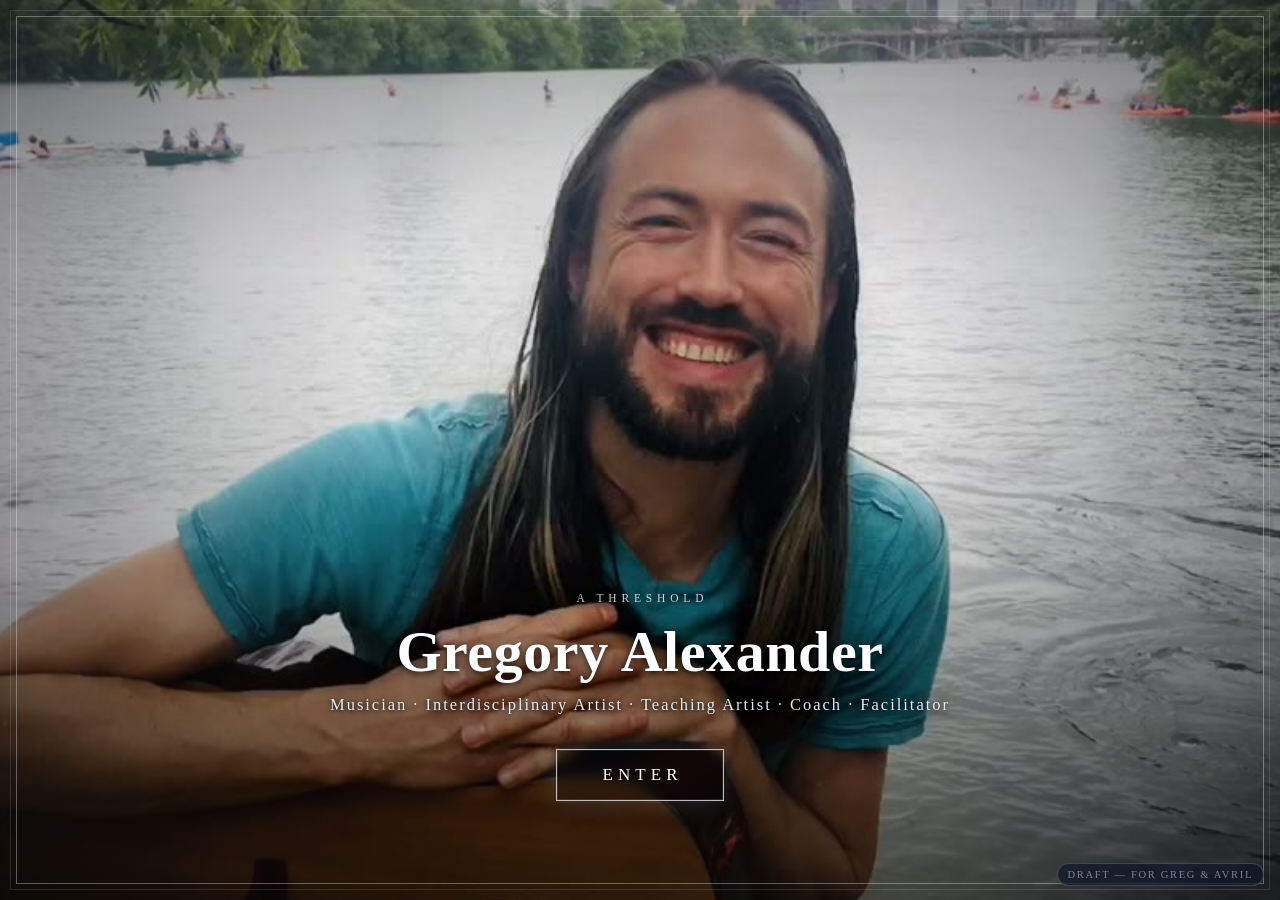
==== commit 55c8af35: "Portal page first: lake video threshold before the cover" ====
--- a/draft-site/index-widget.html
+++ b/draft-site/index-widget.html
@@ -152,6 +152,20 @@
   .vidWrap video{position:absolute;inset:0;width:100%;height:100%;border:0;border-radius:10px;object-fit:cover;background:#000;box-shadow:0 10px 30px rgba(90,55,15,.22);}
   #fieldView{touch-action:none;}
   @media (max-width:640px){ .anchorWord{color:rgba(216,222,235,.26);} }
+  /* PORTAL */
+  #portalView{position:relative;overflow:hidden;background:#060809 url('[data-uri]') center/cover no-repeat;}
+  #portalView .pVid{position:absolute;inset:0;}
+  #portalView .pVid video{width:100%;height:100%;object-fit:cover;display:block;}
+  #portalView .pVeil{position:absolute;inset:0;background:radial-gradient(ellipse at 50% 42%, rgba(4,8,10,0) 30%, rgba(4,8,10,.38) 78%, rgba(3,6,8,.72) 100%),linear-gradient(rgba(4,8,10,.20), rgba(4,8,10,0) 30%, rgba(4,8,10,0) 62%, rgba(4,8,10,.45));}
+  #portalView .pFrame{position:absolute;inset:16px;border:1px solid rgba(240,246,250,.34);outline:1px solid rgba(240,246,250,.12);outline-offset:5px;pointer-events:none;}
+  #portalView .pInner{position:relative;z-index:3;min-height:100vh;min-height:100svh;display:flex;flex-direction:column;align-items:center;justify-content:flex-end;text-align:center;padding:0 20px 11vh;}
+  #portalView .pKick{font-size:11.5px;letter-spacing:.42em;text-transform:uppercase;color:rgba(233,240,246,.85);text-shadow:0 1px 8px rgba(0,0,0,.8);margin-bottom:14px;text-indent:.42em;}
+  #portalView h1{font-weight:600;font-size:clamp(34px,6vw,58px);color:#fbfdff;text-shadow:0 2px 6px rgba(0,0,0,.75),0 4px 34px rgba(0,0,0,.8);letter-spacing:.01em;}
+  #portalView .pTitles{margin-top:10px;font-size:clamp(12.5px,1.8vw,16.5px);letter-spacing:.12em;color:#e3ebf2;text-shadow:0 1px 4px rgba(0,0,0,.9),0 2px 18px rgba(0,0,0,.85);}
+  #portalView .pEnter{margin-top:34px;display:inline-block;font-size:17px;letter-spacing:.30em;text-indent:.30em;text-transform:uppercase;color:#fdfefe;text-decoration:none;padding:15px 40px;border:1px solid rgba(244,249,252,.75);background:rgba(10,16,20,.22);backdrop-filter:blur(6px);-webkit-backdrop-filter:blur(6px);box-shadow:0 0 0 1px rgba(255,255,255,.10) inset,0 0 26px rgba(190,220,240,.18);transition:all .35s ease;}
+  #portalView .pEnter:hover{background:rgba(240,248,252,.16);box-shadow:0 0 0 1px rgba(255,255,255,.22) inset,0 0 40px rgba(190,220,240,.35);}
+  body.portalOn #nav{display:none;}
+  @media (max-width:640px){ #portalView .pFrame{inset:10px;} #portalView .pInner{padding-bottom:9vh;} }
 .roomWrap img.hero{display:none!important;} .albumBox img{display:none!important;} #basicsView img{display:none!important;} .vidWrap{display:none!important;} audio{display:none!important;}
 </style>
 </head>
@@ -165,6 +179,18 @@
 
   <svg class="cragSvg" viewBox="0 0 1440 34" preserveAspectRatio="none" aria-hidden="true"><path d="M0,0 L1440,0 L1440,8 L1440,16 L1403,18 L1372,8 L1310,9 L1259,24 L1228,22 L1187,7 L1154,19 L1100,8 L1057,8 L994,19 L963,24 L928,13 L897,24 L844,7 L802,7 L739,10 L693,19 L656,23 L621,24 L574,23 L535,9 L471,26 L431,17 L397,23 L365,24 L334,25 L293,21 L231,19 L183,20 L126,17 L79,13 L40,28 L0,12 Z" fill="#04060c"/></svg>
 </nav>
+
+<!-- PORTAL -->
+<section class="view" id="portalView">
+  
+  <div class="pVeil"></div><div class="pFrame"></div>
+  <div class="pInner">
+    <div class="pKick">A threshold</div>
+    <h1>Gregory Alexander</h1>
+    <div class="pTitles">Musician · Interdisciplinary Artist · Teaching Artist · Coach · Facilitator</div>
+    <a class="pEnter" href="#cover">Enter</a>
+  </div>
+</section>
 
 <!-- COVER -->
 <section class="view" id="cover">
@@ -218,9 +244,9 @@
   <div class="albumBox">
     <img src="assets/album.jpg" alt="Any Day album cover">
     <div class="tracks">
-      <div class="trk"><div class="tt">Are You With Me</div><audio controls preload="none" src="assets/anyday-are-you-with-me.mp3"></audio></div>
-      <div class="trk"><div class="tt">Heart of the Matter</div><audio controls preload="none" src="assets/anyday-heart-of-the-matter.mp3"></audio></div>
-      <div class="trk"><div class="tt">I'm Letting You Go</div><audio controls preload="none" src="assets/anyday-letting-you-go.mp3"></audio></div>
+      <div class="trk"><div class="tt">Are You With Me</div></div>
+      <div class="trk"><div class="tt">Heart of the Matter</div></div>
+      <div class="trk"><div class="tt">I'm Letting You Go</div></div>
     </div>
   </div>
   <h3 class="basicsSec">The company he keeps</h3>
@@ -342,33 +368,33 @@
   body:'<p>A singer and multi-instrumentalist described as a "deeply gifted vocalist" and "magician." Recordings, videos, and live sets live here, and the shelf grows.</p>'
   + '<p>He recorded an album, "Any Day: Greg Alexander sings the songs of Ryan Fauber." He performs "The Absent-Minded Pirate," written by Billy Lucas. He plays with Sparrowji, Mystic Revival, and Awakened Hearts, and co-leads the song circles of Home Street Music.</p>'
   + '<h4>Any Day: three tracks, press play</h4><div class="albumBox"><img src="assets/album.jpg" alt="Any Day album cover"><div class="tracks">'
-  + '<div class="trk"><div class="tt">Are You With Me</div><audio controls preload="none" src="assets/anyday-are-you-with-me.mp3"></audio></div>'
-  + '<div class="trk"><div class="tt">Heart of the Matter</div><audio controls preload="none" src="assets/anyday-heart-of-the-matter.mp3"></audio></div>'
-  + '<div class="trk"><div class="tt">I\'m Letting You Go</div><audio controls preload="none" src="assets/anyday-letting-you-go.mp3"></audio></div>'
+  + '<div class="trk"><div class="tt">Are You With Me</div></div>'
+  + '<div class="trk"><div class="tt">Heart of the Matter</div></div>'
+  + '<div class="trk"><div class="tt">I\'m Letting You Go</div></div>'
   + '</div></div>'
   + '<p>Listen on ReverbNation</p>'
   + '<p>And a living-room one: Dante Cimadamore (Give Me Motion) and Greg jamming \u201cDon\u2019t Need a Map\u201d on one of Dante\u2019s Austin passes, Greg on mandolin. He sang on the original studio recording.</p>'
-  + '<div class="vidWrap"><iframe src="https://www.youtube-nocookie.com/embed/JGOfJaFoMdM" title="Don\u2019t Need a Map, Dante and Greg jamming" loading="lazy" allowfullscreen></iframe></div>'
+  + ''
   + '<h4>Session work, to hear</h4><p>His studio proofs, gathered here because this is the room for hearing him; they live in the studio room too.</p>'
   + '<p><strong>Space Zombie</strong> (2012), the animated short by Mary Doodles; the score is his improvised piano.</p>'
-  + '<div class="vidWrap"><iframe src="https://www.youtube-nocookie.com/embed/qwD5r6xCxiM" title="Space Zombie, animated short by Mary Doodles" loading="lazy" allowfullscreen></iframe></div>'
+  + ''
   + '<p><strong>Awkward White Guys in Shorts</strong> (2012), Nice Peter. Piano on the studio recording; he sings in the choruses.</p>'
-  + '<div class="vidWrap"><iframe src="https://www.youtube-nocookie.com/embed/dC3cnPqs3m4" title="Awkward White Guys in Shorts, Nice Peter" loading="lazy" allowfullscreen></iframe></div>'
+  + ''
   + '<p><strong>Don\u2019t Need a Map</strong> (2018), Give Me Motion; the official video. His backing vocals are on the record.</p>'
-  + '<div class="vidWrap"><iframe src="https://www.youtube-nocookie.com/embed/K9grCHiujE4" title="Don\u2019t Need a Map, Give Me Motion (official video)" loading="lazy" allowfullscreen></iframe></div>'
-  + '<h4>In the woods, one take</h4><div class="vidWrap"><video controls preload="none" poster="assets/woods.jpg" src="assets/woods-clip.mp4"></video></div>',
+  + ''
+  + '<h4>In the woods, one take</h4>',
   ways:['hear him play','watch him perform','recordings','live sets','I used to play','watch him play','hear him sing','see him live'], img2:'assets/well.jpg' },
 studio:{ kick:'Studio work', title:'In the studio', sub:'session work: his playing and singing, on your record', img:'assets/piano.jpg',
   body:'<p>Studio work, here, means session work: Gregory is hireable to come in and record on your album: vocals, guitar, piano, and synth.</p>'
   + '<p>He performs on guitar, piano, harmonica, flute and melodica, and writes songs about life, love and the natural world. If your track needs a voice or an instrument played by someone listening as much as playing, that is the offer.</p>'
   + '<h4>Selected session work</h4>'
   + '<p><strong>Space Zombie</strong>, Mary Doodles\u2019 animated short (2012). The score is his improvised piano, recorded in a professional studio; Dante added theremin and drums.</p>'
-  + '<div class="vidWrap"><iframe src="https://www.youtube-nocookie.com/embed/qwD5r6xCxiM" title="Space Zombie, animated short by Mary Doodles" loading="lazy" allowfullscreen></iframe></div>'
+  + ''
   + '<p><strong>Awkward White Guys in Shorts</strong>, Nice Peter\u2019s single (Maker Studios, 2012). He plays piano on the studio recording, and he is one of the four awkward white guys on screen.</p>'
-  + '<div class="vidWrap"><iframe src="https://www.youtube-nocookie.com/embed/dC3cnPqs3m4" title="Awkward White Guys in Shorts, Nice Peter" loading="lazy" allowfullscreen></iframe></div>'
+  + ''
   + '<p><strong>The Absent-Minded Pirate</strong>, Billy Lucas\u2019s musical. He sang lead on the cast recording: musical-theater singing, tracked in studio.</p>'
   + '<p><strong>I Don\u2019t Need a Map</strong>, Give Me Motion, Dante Cimadamore\u2019s project (There Goes Summer, 2018). Big backing vocals, sung in studio; the released credits list him by name: Gregory Alexander, background vocals.</p>'
-  + '<div class="vidWrap"><iframe src="https://www.youtube-nocookie.com/embed/K9grCHiujE4" title="Don\u2019t Need a Map, Give Me Motion (official video)" loading="lazy" allowfullscreen></iframe></div>'
+  + ''
   + '<p>And his own album <strong>Any Day</strong> (2012), three tracks of which play on the Basics page and in the listening room.</p>',
   ways:['in the studio','sing on your record','play on your album','play keys on your album','vocals for your track','guitar for your session','synth on your record','a singer for your session'], img2:'' }
 };
@@ -662,12 +688,13 @@
 }
 
 /* ================= ROUTING (chat build: no hash, direct go) ================= */
-var VIEWS = { cover:'cover', field:'fieldView', basics:'basicsView', everything:'everythingView', about:'aboutView', room:'roomView' };
+var VIEWS = { portal:'portalView', cover:'cover', field:'fieldView', basics:'basicsView', everything:'everythingView', about:'aboutView', room:'roomView' };
 function go(name, room){
-  if(!VIEWS[name]) name = 'cover';
+  if(!VIEWS[name]) name = 'portal';
   Object.keys(VIEWS).forEach(function(k){ document.getElementById(VIEWS[k]).classList.toggle('on', k === name); });
   document.body.classList.toggle('lightnav', ['room','everything','about','basics'].indexOf(name) >= 0);
   document.body.classList.toggle('fieldOn', name === 'field');
+  document.body.classList.toggle('portalOn', name === 'portal');
   closeCard();
   if(name === 'room') renderRoom(room || 'study');
   if(name === 'field'){ layout(); }
@@ -677,9 +704,9 @@
   var a = e.target && e.target.closest ? e.target.closest('a[href^="#"]') : null;
   if(!a) return;
   var h = a.getAttribute('href');
-  if(h && h.length > 1){ e.preventDefault(); e.stopPropagation(); var parts = h.slice(1).split('/'); go(parts[0] || 'cover', parts[1]); }
+  if(h && h.length > 1){ e.preventDefault(); e.stopPropagation(); var parts = h.slice(1).split('/'); go(parts[0] || 'portal', parts[1]); }
 }, true);
-go('cover');
+go('portal');
 var resizeTimer = null;
 window.addEventListener('resize', function(){ clearTimeout(resizeTimer); resizeTimer = setTimeout(function(){ if(document.getElementById('fieldView').classList.contains('on')) layout(); }, 180); });
 
